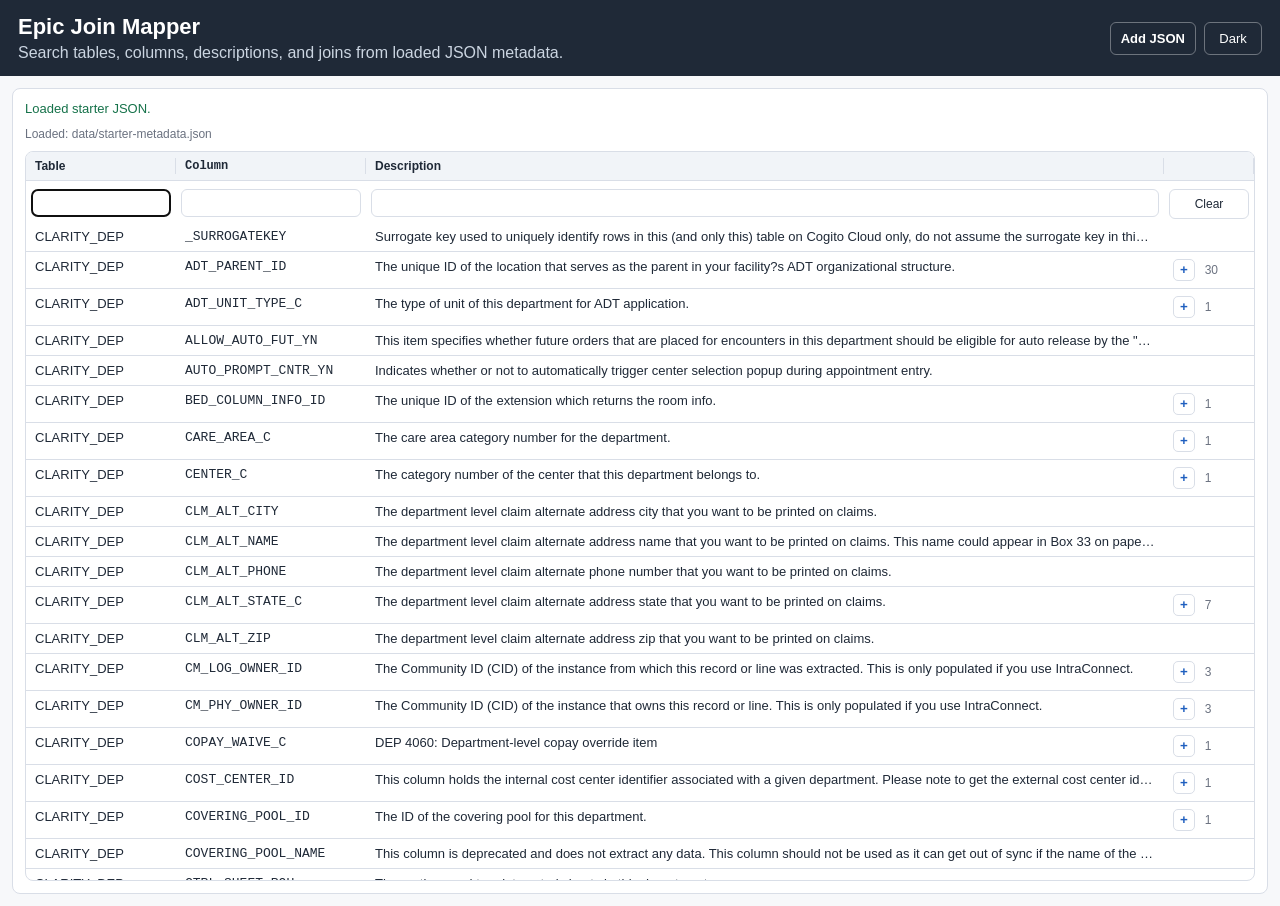
==== index.html @ 8b6dd070 "Build Epic Join Mapper" ====
<!DOCTYPE html>
<html lang="en">
<head>
  <meta charset="UTF-8" />
  <meta name="viewport" content="width=device-width, initial-scale=1.0" />
  <title>Epic Join Mapper</title>
  <link rel="stylesheet" href="styles.css" />
</head>
<body>
  <header class="app-header">
    <div>
      <h1>Epic Join Mapper</h1>
      <p>Search tables, columns, descriptions, and joins from loaded JSON metadata.</p>
    </div>
    <div class="header-actions">
      <label class="file-loader">
        Add JSON
        <input id="jsonFile" type="file" accept=".json,application/json" multiple />
      </label>
      <button id="themeToggle" class="theme-toggle" type="button" aria-pressed="false">Dark</button>
    </div>
  </header>

  <main class="single-layout">
    <section class="panel">
      <div class="toolbar">
        <div id="status" class="status" role="status"></div>
      </div>

      <div id="dataSource" class="data-source"></div>

      <div class="metadata-wrap">
        <table class="metadata-table">
          <colgroup>
            <col data-col="table" />
            <col data-col="column" />
            <col data-col="description" />
            <col data-col="joins" />
          </colgroup>
          <thead>
            <tr>
              <th>Table<span class="resize-handle" data-col-index="0"></span></th>
              <th>Column<span class="resize-handle" data-col-index="1"></span></th>
              <th>Description<span class="resize-handle" data-col-index="2"></span></th>
              <th><span class="resize-handle" data-col-index="3"></span></th>
            </tr>
            <tr id="filterRow" class="filter-row">
              <th><input id="tableFilter" autofocus /></th>
              <th><input id="columnFilter" /></th>
              <th><input id="descriptionFilter" /></th>
              <th><button id="clearFilters" class="filter-toggle inline-clear" type="button">Clear</button></th>
            </tr>
          </thead>
          <tbody id="metadataRows"></tbody>
        </table>
      </div>
    </section>
  </main>

  <script src="app.js"></script>
</body>
</html>
---- styles.css ----
:root {
  color-scheme: light;
  --bg: #f7f8fa;
  --panel: #ffffff;
  --text: #1f2937;
  --muted: #6b7280;
  --border: #d9dee7;
  --soft: #f1f4f8;
  --table-hover: #fafcff;
  --primary: #1f5fbf;
  --danger: #b42318;
  --success: #16724a;
  --header: #1f2937;
  --header-text: #ffffff;
  --header-muted: #cbd5e1;
}

:root[data-theme="dark"] {
  color-scheme: dark;
  --bg: #0f172a;
  --panel: #111827;
  --text: #e5e7eb;
  --muted: #9ca3af;
  --border: #334155;
  --soft: #1f2937;
  --table-hover: #172033;
  --primary: #60a5fa;
  --danger: #f87171;
  --success: #34d399;
  --header: #020617;
  --header-text: #f8fafc;
  --header-muted: #94a3b8;
}

* {
  box-sizing: border-box;
}

body {
  margin: 0;
  background: var(--bg);
  color: var(--text);
  font-family: Arial, Helvetica, sans-serif;
}

.app-header {
  display: flex;
  align-items: center;
  justify-content: space-between;
  gap: 16px;
  padding: 14px 18px;
  background: var(--header);
  color: var(--header-text);
}

.app-header h1 {
  margin: 0;
  font-size: 22px;
}

.app-header p {
  margin: 4px 0 0;
  color: var(--header-muted);
}

.header-actions {
  display: flex;
  align-items: center;
  gap: 8px;
}

.file-loader,
.theme-toggle {
  flex: 0 0 auto;
  border: 1px solid rgba(255, 255, 255, .35);
  border-radius: 6px;
  background: transparent;
  padding: 8px 10px;
  color: var(--header-text);
  font-size: 13px;
  cursor: pointer;
}

.theme-toggle {
  min-width: 58px;
}

.file-loader input {
  display: none;
}

.single-layout {
  padding: 12px;
}

.panel {
  background: var(--panel);
  border: 1px solid var(--border);
  border-radius: 8px;
  padding: 12px;
}

.toolbar {
  display: grid;
  grid-template-columns: 1fr;
  gap: 12px;
  align-items: end;
  margin-bottom: 8px;
}

label {
  display: block;
  font-size: 13px;
  font-weight: 700;
}

input {
  display: block;
  width: 100%;
  margin-top: 6px;
  padding: 9px 10px;
  border: 1px solid var(--border);
  border-radius: 6px;
  background: var(--panel);
  color: var(--text);
  font: inherit;
}

.filter-toggle {
  height: 37px;
  border: 1px solid var(--border);
  border-radius: 6px;
  background: var(--panel);
  color: var(--text);
  padding: 0 12px;
  cursor: pointer;
}

.filter-toggle.inline-clear {
  width: 100%;
  height: 30px;
  padding: 0 8px;
  font-size: 12px;
}

.status {
  min-height: 18px;
  color: var(--success);
  font-size: 13px;
}

.status.error {
  color: var(--danger);
}

.data-source {
  margin-bottom: 10px;
  color: var(--muted);
  font-size: 12px;
}

.metadata-wrap {
  max-height: calc(100vh - 170px);
  overflow: auto;
  border: 1px solid var(--border);
  border-radius: 8px;
}

.metadata-table {
  width: 100%;
  border-collapse: collapse;
  table-layout: fixed;
  font-size: 13px;
}

.metadata-table col:nth-child(1) {
  width: 150px;
}

.metadata-table col:nth-child(2) {
  width: 190px;
}

.metadata-table col:nth-child(3) {
  width: auto;
}

.metadata-table col:nth-child(4) {
  width: 90px;
}

.metadata-table th,
.metadata-table td {
  border-bottom: 1px solid var(--border);
  padding: 7px 9px;
  vertical-align: top;
  text-align: left;
}

.metadata-table th {
  position: sticky;
  top: 0;
  z-index: 1;
  background: var(--soft);
  color: var(--text);
  font-size: 12px;
  user-select: none;
}

.metadata-table .filter-row th {
  top: 31px;
  padding: 5px;
  background: var(--panel);
}

.filter-row input {
  margin: 0;
  padding: 6px 7px;
  font-size: 12px;
  font-weight: 400;
}

.metadata-table th:nth-child(1),
.metadata-table td:nth-child(1) {
}

.metadata-table th:nth-child(2),
.metadata-table td:nth-child(2) {
  font-family: Consolas, "Courier New", monospace;
}

.metadata-table th:nth-child(4),
.metadata-table td:nth-child(4) {
  white-space: nowrap;
}

.metadata-table th:nth-child(3),
.metadata-table td:nth-child(3) {
}

.resize-handle {
  position: absolute;
  top: 0;
  right: -3px;
  width: 7px;
  height: 100%;
  cursor: col-resize;
  z-index: 3;
}

.resize-handle::after {
  content: "";
  position: absolute;
  top: 20%;
  right: 3px;
  width: 1px;
  height: 60%;
  background: var(--border);
}

body.resizing {
  cursor: col-resize;
  user-select: none;
}

.metadata-table tr:hover td {
  background: var(--table-hover);
}

.description-cell {
  width: 100%;
  overflow: hidden;
  border: 0;
  background: transparent;
  color: inherit;
  padding: 0;
  text-align: left;
  font: inherit;
  white-space: nowrap;
  text-overflow: ellipsis;
  cursor: default;
  display: block;
}

.description-cell.expanded {
  white-space: normal;
  overflow: visible;
}

.description-cell.expandable {
  cursor: pointer;
}

.join-toggle {
  width: 22px;
  height: 22px;
  border: 1px solid var(--border);
  border-radius: 5px;
  background: var(--panel);
  color: var(--primary);
  font-weight: 700;
  line-height: 1;
  cursor: pointer;
}

.join-count {
  margin-left: 6px;
  color: var(--muted);
  font-size: 12px;
}

.join-expansion td {
  background: var(--table-hover);
}

.join-list {
  display: grid;
  grid-template-columns: repeat(auto-fill, minmax(240px, 1fr));
  gap: 5px 12px;
  padding: 4px 0;
  font-family: Consolas, "Courier New", monospace;
  font-size: 12px;
}

.empty-cell {
  color: var(--muted);
  text-align: center;
}

@media (max-width: 800px) {
  .app-header,
  .toolbar {
    grid-template-columns: 1fr;
    flex-direction: column;
    align-items: stretch;
  }

  .metadata-table {
    min-width: 820px;
  }
}
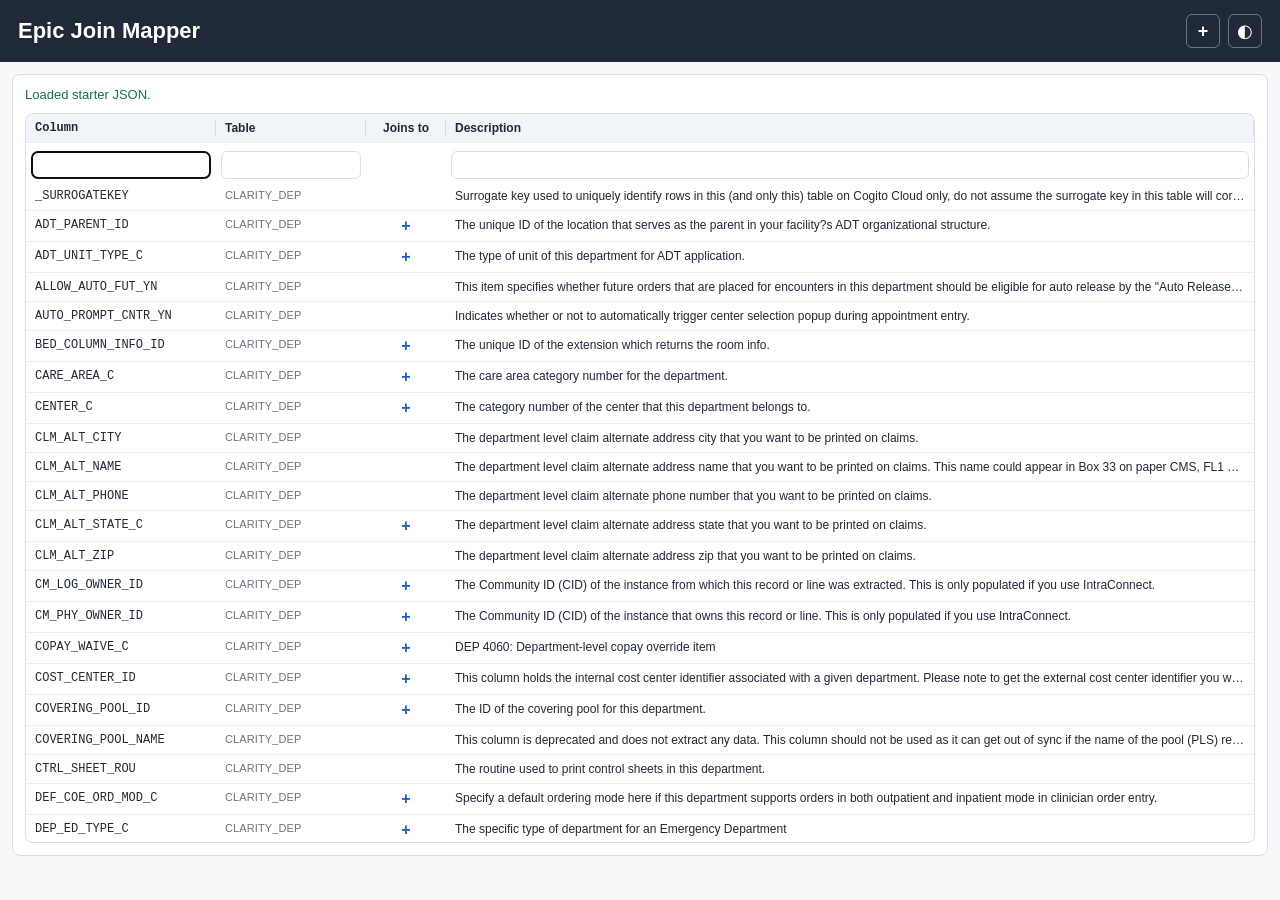
==== commit 4d0956f2: "Update" ====
--- a/index.html
+++ b/index.html
@@ -10,14 +10,13 @@
   <header class="app-header">
     <div>
       <h1>Epic Join Mapper</h1>
-      <p>Search tables, columns, descriptions, and joins from loaded JSON metadata.</p>
     </div>
     <div class="header-actions">
-      <label class="file-loader">
-        Add JSON
+      <label class="file-loader" title="Add JSON" aria-label="Add JSON">
+        <span aria-hidden="true">+</span>
         <input id="jsonFile" type="file" accept=".json,application/json" multiple />
       </label>
-      <button id="themeToggle" class="theme-toggle" type="button" aria-pressed="false">Dark</button>
+      <button id="themeToggle" class="theme-toggle" type="button" aria-pressed="false" title="Toggle theme" aria-label="Toggle theme"></button>
     </div>
   </header>
 
@@ -27,28 +26,61 @@
         <div id="status" class="status" role="status"></div>
       </div>
 
-      <div id="dataSource" class="data-source"></div>
+      <div id="dataSource" class="data-source" hidden></div>
 
       <div class="metadata-wrap">
         <table class="metadata-table">
           <colgroup>
+            <col data-col="column" />
             <col data-col="table" />
-            <col data-col="column" />
+            <col data-col="joins" />
             <col data-col="description" />
-            <col data-col="joins" />
           </colgroup>
           <thead>
             <tr>
-              <th>Table<span class="resize-handle" data-col-index="0"></span></th>
-              <th>Column<span class="resize-handle" data-col-index="1"></span></th>
-              <th>Description<span class="resize-handle" data-col-index="2"></span></th>
-              <th><span class="resize-handle" data-col-index="3"></span></th>
+              <th>Column<span class="resize-handle" data-col-index="0"></span></th>
+              <th>Table<span class="resize-handle" data-col-index="1"></span></th>
+              <th>Joins to<span class="resize-handle" data-col-index="2"></span></th>
+              <th>Description<span class="resize-handle" data-col-index="3"></span></th>
             </tr>
             <tr id="filterRow" class="filter-row">
-              <th><input id="tableFilter" autofocus /></th>
-              <th><input id="columnFilter" /></th>
-              <th><input id="descriptionFilter" /></th>
-              <th><button id="clearFilters" class="filter-toggle inline-clear" type="button">Clear</button></th>
+              <th>
+                <div class="filter-box">
+                  <input id="columnFilter" autofocus />
+                  <button class="filter-clear" type="button" data-clear-filter="columnFilter" title="Clear column filter" aria-label="Clear column filter">
+                    <svg aria-hidden="true" viewBox="0 0 24 24" class="clear-filter-icon">
+                      <path d="M3 5h18l-7 8v5l-4 2v-7L3 5Z" />
+                      <circle cx="17" cy="17" r="5" />
+                      <path class="icon-x" d="m15.4 15.4 3.2 3.2m0-3.2-3.2 3.2" />
+                    </svg>
+                  </button>
+                </div>
+              </th>
+              <th>
+                <div class="filter-box">
+                  <input id="tableFilter" />
+                  <button class="filter-clear" type="button" data-clear-filter="tableFilter" title="Clear table filter" aria-label="Clear table filter">
+                    <svg aria-hidden="true" viewBox="0 0 24 24" class="clear-filter-icon">
+                      <path d="M3 5h18l-7 8v5l-4 2v-7L3 5Z" />
+                      <circle cx="17" cy="17" r="5" />
+                      <path class="icon-x" d="m15.4 15.4 3.2 3.2m0-3.2-3.2 3.2" />
+                    </svg>
+                  </button>
+                </div>
+              </th>
+              <th></th>
+              <th>
+                <div class="filter-box">
+                  <input id="descriptionFilter" />
+                  <button class="filter-clear" type="button" data-clear-filter="descriptionFilter" title="Clear description filter" aria-label="Clear description filter">
+                    <svg aria-hidden="true" viewBox="0 0 24 24" class="clear-filter-icon">
+                      <path d="M3 5h18l-7 8v5l-4 2v-7L3 5Z" />
+                      <circle cx="17" cy="17" r="5" />
+                      <path class="icon-x" d="m15.4 15.4 3.2 3.2m0-3.2-3.2 3.2" />
+                    </svg>
+                  </button>
+                </div>
+              </th>
             </tr>
           </thead>
           <tbody id="metadataRows"></tbody>
--- a/styles.css
+++ b/styles.css
@@ -75,14 +75,19 @@
   border: 1px solid rgba(255, 255, 255, .35);
   border-radius: 6px;
   background: transparent;
-  padding: 8px 10px;
+  width: 34px;
+  height: 34px;
+  padding: 0;
   color: var(--header-text);
-  font-size: 13px;
+  font-size: 18px;
+  line-height: 1;
   cursor: pointer;
+  display: inline-grid;
+  place-items: center;
 }
 
 .theme-toggle {
-  min-width: 58px;
+  min-width: 34px;
 }
 
 .file-loader input {
@@ -126,21 +131,29 @@
   font: inherit;
 }
 
-.filter-toggle {
-  height: 37px;
-  border: 1px solid var(--border);
-  border-radius: 6px;
-  background: var(--panel);
-  color: var(--text);
-  padding: 0 12px;
-  cursor: pointer;
-}
-
-.filter-toggle.inline-clear {
-  width: 100%;
-  height: 30px;
-  padding: 0 8px;
-  font-size: 12px;
+.clear-filter-icon {
+  width: 16px;
+  height: 16px;
+}
+
+.clear-filter-icon path:first-child {
+  fill: none;
+  stroke: var(--text);
+  stroke-width: 2;
+  stroke-linejoin: round;
+}
+
+.clear-filter-icon circle {
+  fill: var(--panel);
+  stroke: var(--text);
+  stroke-width: 2;
+}
+
+.clear-filter-icon .icon-x {
+  fill: none;
+  stroke: var(--text);
+  stroke-width: 2.4;
+  stroke-linecap: round;
 }
 
 .status {
@@ -170,28 +183,28 @@
   width: 100%;
   border-collapse: collapse;
   table-layout: fixed;
-  font-size: 13px;
+  font-size: 12px;
 }
 
 .metadata-table col:nth-child(1) {
+  width: 190px;
+}
+
+.metadata-table col:nth-child(2) {
   width: 150px;
 }
 
-.metadata-table col:nth-child(2) {
-  width: 190px;
-}
-
 .metadata-table col:nth-child(3) {
+  width: 80px;
+}
+
+.metadata-table col:nth-child(4) {
   width: auto;
-}
-
-.metadata-table col:nth-child(4) {
-  width: 90px;
 }
 
 .metadata-table th,
 .metadata-table td {
-  border-bottom: 1px solid var(--border);
+  border-bottom: 1px solid rgba(148, 163, 184, .18);
   padding: 7px 9px;
   vertical-align: top;
   text-align: left;
@@ -215,23 +228,54 @@
 
 .filter-row input {
   margin: 0;
-  padding: 6px 7px;
+  padding: 6px 28px 6px 7px;
   font-size: 12px;
   font-weight: 400;
 }
 
+.filter-box {
+  position: relative;
+}
+
+.filter-clear {
+  position: absolute;
+  top: 50%;
+  right: 5px;
+  width: 20px;
+  height: 20px;
+  display: none;
+  place-items: center;
+  transform: translateY(-50%);
+  border: 0;
+  background: transparent;
+  color: var(--text);
+  padding: 0;
+  cursor: pointer;
+}
+
+.filter-clear.visible {
+  display: inline-grid;
+}
+
 .metadata-table th:nth-child(1),
 .metadata-table td:nth-child(1) {
 }
 
-.metadata-table th:nth-child(2),
+.metadata-table th:nth-child(1),
+.metadata-table td:nth-child(1) {
+  font-family: Consolas, "Courier New", monospace;
+}
+
+.metadata-table th:nth-child(3),
+.metadata-table td:nth-child(3) {
+  white-space: nowrap;
+  text-align: center;
+}
+
 .metadata-table td:nth-child(2) {
-  font-family: Consolas, "Courier New", monospace;
-}
-
-.metadata-table th:nth-child(4),
-.metadata-table td:nth-child(4) {
-  white-space: nowrap;
+  color: var(--muted);
+  font-size: 11px;
+  letter-spacing: .01em;
 }
 
 .metadata-table th:nth-child(3),
@@ -292,34 +336,130 @@
 }
 
 .join-toggle {
-  width: 22px;
-  height: 22px;
-  border: 1px solid var(--border);
-  border-radius: 5px;
-  background: var(--panel);
+  border: 0;
+  background: transparent;
   color: var(--primary);
   font-weight: 700;
+  font-size: 16px;
   line-height: 1;
   cursor: pointer;
-}
-
-.join-count {
-  margin-left: 6px;
+  padding: 0 4px;
+}
+
+.join-expansion td {
+  background: transparent;
+  border-bottom: 0;
+}
+
+.join-panel {
+  display: grid;
+  gap: 0;
+  margin: 4px 0 10px 18px;
+  padding: 8px;
+  border: 1px solid var(--border);
+  border-left: 3px solid var(--primary);
+  background: var(--table-hover);
+  border-radius: 8px;
+  box-shadow: inset 0 1px 0 rgba(148, 163, 184, .08);
+}
+
+.join-panel-header,
+.join-target {
+  display: grid;
+  grid-template-columns:
+    minmax(90px, var(--join-col-column, 150px))
+    minmax(110px, var(--join-col-table, 190px))
+    minmax(180px, var(--join-col-description, 1fr));
+  gap: 10px;
+  align-items: start;
+}
+
+.join-panel-header {
+  padding: 6px 8px;
+  border-bottom: 1px solid var(--border);
+  color: var(--muted);
+  font-size: 11px;
+  font-weight: 700;
+  text-transform: uppercase;
+  letter-spacing: .04em;
+}
+
+.join-panel-header > span {
+  position: relative;
+}
+
+.join-resize-handle {
+  position: absolute;
+  top: -6px;
+  right: -6px;
+  width: 8px;
+  height: 28px;
+  cursor: col-resize;
+}
+
+.join-resize-handle::after {
+  content: "";
+  position: absolute;
+  top: 20%;
+  right: 3px;
+  width: 1px;
+  height: 60%;
+  background: var(--border);
+}
+
+.join-header-filter {
+  width: 100%;
+  margin: 0;
+  border: 0;
+  border-radius: 0;
+  padding: 0;
+  background: transparent;
+  color: var(--muted);
+  font: inherit;
+  font-weight: 700;
+  text-transform: uppercase;
+  letter-spacing: .04em;
+  outline: none;
+}
+
+.join-header-filter::placeholder {
+  color: var(--muted);
+  opacity: 1;
+}
+
+.join-header-filter:focus {
+  color: var(--primary);
+}
+
+.join-target {
+  padding: 7px 8px;
+  border-bottom: 1px solid rgba(148, 163, 184, .14);
+  background: var(--panel);
+}
+
+.join-target:last-child {
+  border-bottom: 0;
+  border-radius: 0 0 6px 6px;
+}
+
+.join-target span {
+  font-family: Consolas, "Courier New", monospace;
+  font-size: 11px;
+  letter-spacing: .01em;
+}
+
+.join-target strong {
+  color: var(--muted);
+  font-size: 11px;
+  font-family: Consolas, "Courier New", monospace;
+  letter-spacing: .01em;
+}
+
+.join-target p {
+  margin: 0;
   color: var(--muted);
   font-size: 12px;
-}
-
-.join-expansion td {
-  background: var(--table-hover);
-}
-
-.join-list {
-  display: grid;
-  grid-template-columns: repeat(auto-fill, minmax(240px, 1fr));
-  gap: 5px 12px;
-  padding: 4px 0;
-  font-family: Consolas, "Courier New", monospace;
-  font-size: 12px;
+  line-height: 1.3;
 }
 
 .empty-cell {
@@ -338,4 +478,9 @@
   .metadata-table {
     min-width: 820px;
   }
-}
+
+  .join-panel-header,
+  .join-target {
+    grid-template-columns: 150px 180px 260px;
+  }
+}
